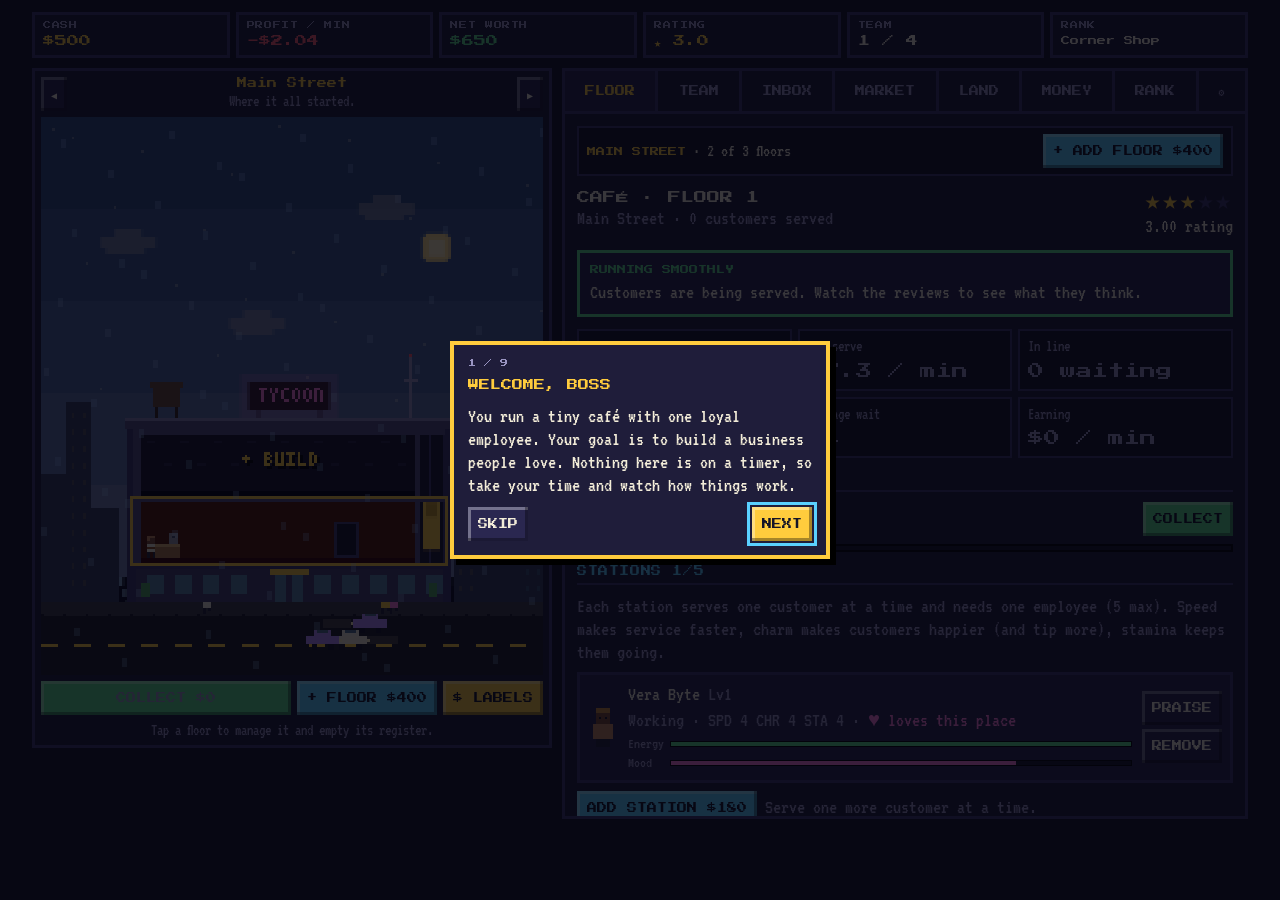
==== extension/game.html @ 462e49bc "Add Tower Tycoon web and extension versions Web version deploys to Render as a static site (render.y" ====
<!doctype html>
<html lang="en">
<head>
<meta charset="utf-8">
<meta name="viewport" content="width=device-width,initial-scale=1">
<title>Tower Tycoon</title>
<link rel="icon" href="icons/icon32.png">
<link rel="stylesheet" href="style.css">
<link rel="stylesheet" href="game.css">
</head>
<body>
<div class="app">
  <div class="hud" id="hud">
    <div class="stat cash"><b>CASH</b><span id="h-cash">$0</span></div>
    <div class="stat inc"><b>PROFIT / MIN</b><span id="h-inc">$0</span></div>
    <div class="stat nw"><b>NET WORTH</b><span id="h-nw">$0</span></div>
    <div class="stat rate"><b>RATING</b><span id="h-rate">★ 3.0</span></div>
    <div class="stat team"><b>TEAM</b><span id="h-team">1 / 4</span></div>
    <div class="stat rank"><b>RANK</b><span id="h-rank">Corner Shop</span></div>
  </div>

  <div class="main">
    <div class="towerbox" id="towerbox">
      <div class="lotbar">
        <button class="ghost" id="lot-prev" aria-label="Previous property">◀</button>
        <div class="lotname"><b id="lot-name">Main Street</b><span id="lot-bonus" class="muted"></span></div>
        <button class="ghost" id="lot-next" aria-label="Next property">▶</button>
      </div>
      <div class="towerscroll" id="towerscroll"><canvas id="tower" width="180" height="220" aria-label="Your tower. Tap a floor to manage it."></canvas></div>
      <div class="towerfoot">
        <button class="green" id="collect-all">COLLECT $0</button>
        <button class="cyan" id="add-floor">+ FLOOR</button>
        <button class="ghost" id="earn-toggle" aria-pressed="true">$ LABELS</button>
      </div>
      <div class="hint">Tap a floor to manage it and empty its register.</div>
    </div>

    <div class="panel">
      <div class="tabs" role="tablist" id="tabs">
        <button role="tab" data-tab="floor" aria-selected="true">FLOOR</button>
        <button role="tab" data-tab="team">TEAM<span class="badge" id="team-badge" hidden></span></button>
        <button role="tab" data-tab="inbox">INBOX<span class="badge" id="inbox-badge" hidden></span></button>
        <button role="tab" data-tab="market">MARKET</button>
        <button role="tab" data-tab="land">LAND</button>
        <button role="tab" data-tab="money">MONEY</button>
        <button role="tab" data-tab="records">RANK</button>
        <button role="tab" data-tab="settings" aria-label="Settings">⚙</button>
      </div>
      <div class="body" id="body"></div>
    </div>
  </div>
</div>
<div id="notes" class="notes" aria-live="polite"></div>
<div id="modal-root"></div>
<div id="tut-root"></div>
<script src="core.js"></script>
<script src="sfx.js"></script>
<script src="tower.js"></script>
<script src="game.js"></script>
</body>
</html>
---- extension/style.css ----
/* Tower Tycoon shared styles. One committed look: a night-time arcade screen. */
[hidden]{display:none!important}
@font-face{font-family:"Press Start 2P";src:url(fonts/pressstart.woff2) format("woff2");font-display:swap}
@font-face{font-family:"VT323";src:url(fonts/vt323.woff2) format("woff2");font-display:swap}
:root{
  --night:#141428; --panel:#1f1d3a; --panel2:#2a2750; --line:#3d3a6e;
  --ink:#f2ecd8; --dim:#9a95c2; --gold:#ffcc3d; --green:#5ee08a; --red:#ff5d6c; --cyan:#5ad1ff; --pink:#ff7ad9; --orange:#ff9b4a;
  --pix:"Press Start 2P", ui-monospace, monospace;
  --term:"VT323", ui-monospace, "Courier New", monospace;
  color-scheme:dark;
}
*{box-sizing:border-box}
html,body{margin:0;min-height:100%}
body{background:var(--night);color:var(--ink);font-family:var(--term);font-size:20px;line-height:1.15;-webkit-font-smoothing:none}
button{font-family:var(--pix);font-size:10px;line-height:1.6;color:var(--night);background:var(--gold);border:0;padding:9px 10px;cursor:pointer;
  box-shadow:inset -3px -3px 0 rgba(0,0,0,.35),inset 3px 3px 0 rgba(255,255,255,.35)}
button:hover{filter:brightness(1.1)}
button:active{transform:translateY(2px)}
button:disabled{background:var(--line);color:var(--dim);cursor:not-allowed;filter:none;transform:none}
button:focus-visible,[tabindex]:focus-visible,input:focus-visible,select:focus-visible{outline:3px solid var(--cyan);outline-offset:2px}
button.ghost{background:var(--panel2);color:var(--ink)}
button.red{background:var(--red)} button.green{background:var(--green)} button.cyan{background:var(--cyan)} button.pink{background:var(--pink)}
h3{font-family:var(--pix);font-size:10px;margin:2px 0;color:var(--cyan);letter-spacing:.06em;font-weight:normal}
.row{display:flex;gap:8px;align-items:center;flex-wrap:wrap}
.spread{justify-content:space-between}
.card{background:var(--panel2);border:3px solid var(--line);padding:8px;display:flex;flex-direction:column;gap:6px;min-width:0}
.card.sel{border-color:var(--gold)}
.grid2{display:grid;grid-template-columns:repeat(auto-fill,minmax(190px,1fr));gap:8px}
.muted{color:var(--dim)}
.pill{font-family:var(--pix);font-size:8px;padding:4px 6px;background:var(--night);color:var(--ink);display:inline-block;white-space:nowrap}
.swatch{width:14px;height:14px;display:inline-block;border:2px solid #000;vertical-align:-2px}
.stars{color:var(--gold);letter-spacing:2px}
.bar{height:8px;background:var(--night);border:2px solid #000;position:relative}
.bar i{position:absolute;left:0;top:0;bottom:0;background:var(--green)}
.up{color:var(--green)} .down{color:var(--red)}
.toast{position:fixed;left:50%;bottom:20px;transform:translateX(-50%);background:var(--night);border:3px solid var(--gold);
  font-family:var(--pix);font-size:9px;line-height:1.6;padding:10px;z-index:60;max-width:90%;box-shadow:4px 4px 0 #000}
.deal{border-color:var(--gold);background:linear-gradient(var(--panel2),var(--panel2)) padding-box}
.deal .kind{font-family:var(--pix);font-size:8px;color:var(--night);background:var(--gold);align-self:flex-start;padding:4px 6px}
.deal b.t{font-family:var(--pix);font-size:11px;line-height:1.5;font-weight:normal}
@media (prefers-reduced-motion:reduce){*{animation:none!important;transition:none!important}}
---- extension/game.css ----
.app{max-width:1240px;margin:0 auto;display:flex;flex-direction:column;gap:10px;padding:12px}
.hud{display:grid;grid-template-columns:repeat(auto-fit,minmax(140px,1fr));gap:6px}
.stat{background:var(--panel);border:3px solid var(--line);padding:6px 8px;min-width:0}
.stat b{display:block;font-family:var(--pix);font-size:8px;color:var(--dim);letter-spacing:.08em;margin-bottom:5px;font-weight:normal}
.stat span{font-family:var(--pix);font-size:12px;font-variant-numeric:tabular-nums;white-space:nowrap;overflow:hidden;text-overflow:ellipsis;display:block}
.cash span{color:var(--gold)} .nw span{color:var(--green)} .inc span{color:var(--cyan)} .rate span{color:var(--gold)} .rank span{font-size:9px;line-height:1.4;white-space:normal}
.stat.flash{animation:flash .6s steps(3) 2}
@keyframes flash{50%{border-color:var(--gold);background:var(--panel2)}}
.main{display:grid;grid-template-columns:minmax(320px,520px) 1fr;gap:10px;align-items:start}
@media (max-width:820px){.main{grid-template-columns:1fr}}
.towerbox{background:var(--panel);border:3px solid var(--line);padding:6px;display:flex;flex-direction:column;gap:6px}
.lotbar{display:grid;grid-template-columns:auto 1fr auto;gap:6px;align-items:center}
.lotname{text-align:center;display:flex;flex-direction:column;gap:2px;min-width:0}
.lotname b{font-family:var(--pix);font-size:10px;color:var(--gold);font-weight:normal}
.lotname span{font-size:16px}
.towerscroll{max-height:min(70vh,700px);overflow-y:auto;overflow-x:hidden;background:#0d0d20;scrollbar-color:var(--line) var(--night)}
#tower{width:100%;height:auto;display:block;image-rendering:pixelated;image-rendering:crisp-edges;cursor:pointer}
.towerfoot{display:grid;grid-template-columns:1fr auto auto;gap:6px}
.towerfoot button{font-size:10px}
#earn-toggle[aria-pressed="true"]{background:var(--gold);color:var(--night)}
.hint{font-size:16px;color:var(--dim);text-align:center}
.panel{background:var(--panel);border:3px solid var(--line);min-width:0;display:flex;flex-direction:column}
.tabs{display:flex;flex-wrap:wrap;border-bottom:3px solid var(--line)}
.tabs button{flex:1 1 auto;background:transparent;color:var(--dim);box-shadow:none;padding:12px 8px;border-right:3px solid var(--line);position:relative}
.tabs button:last-child{border-right:0}
.tabs button[aria-selected="true"]{background:var(--panel2);color:var(--gold)}
.badge{position:absolute;top:2px;right:2px;background:var(--red);color:var(--ink);font-size:7px;padding:2px 3px}
.body{padding:12px;display:flex;flex-direction:column;gap:12px;height:min(78vh,820px);overflow:auto}
.sec{display:flex;flex-direction:column;gap:8px}
.sec>h3{border-bottom:2px solid var(--line);padding-bottom:6px}
.why{border:3px solid var(--line);padding:10px;font-size:20px;display:flex;gap:10px;align-items:flex-start;background:var(--panel2)}
.why b{font-family:var(--pix);font-size:9px;line-height:1.6;font-weight:normal;display:block;margin-bottom:4px}
.why.good{border-color:var(--green)} .why.good b{color:var(--green)}
.why.warn{border-color:var(--gold)} .why.warn b{color:var(--gold)}
.why.bad{border-color:var(--red)} .why.bad b{color:var(--red)}
.tiles{display:grid;grid-template-columns:repeat(3,minmax(0,1fr));gap:6px}
@media (max-width:520px){.tiles{grid-template-columns:repeat(2,minmax(0,1fr))}}
.tile{background:var(--night);border:2px solid var(--line);padding:6px 8px;display:flex;flex-direction:column;gap:3px;min-width:0}
.tile span{font-size:16px;color:var(--dim)}
.tile b{font-family:var(--pix);font-size:10px;line-height:1.5;font-weight:normal;font-variant-numeric:tabular-nums}
.stars-big{font-size:26px;color:var(--gold);letter-spacing:2px;line-height:1}
.stars-big .off{color:var(--line)}
.head{display:flex;justify-content:space-between;align-items:flex-start;gap:10px;flex-wrap:wrap}
.head h2{font-family:var(--pix);font-size:13px;line-height:1.5;margin:0;font-weight:normal}
.slot{display:grid;grid-template-columns:auto 1fr auto;gap:10px;align-items:center;background:var(--panel2);border:3px solid var(--line);padding:8px;min-width:0}
.slot.empty{border-style:dashed}
.slot .who{display:flex;flex-direction:column;gap:3px;min-width:0}
.slot .who b{font-size:20px;font-weight:normal;color:var(--ink)}
.slot .acts{display:flex;flex-direction:column;gap:4px;align-items:stretch}
.minibars{display:grid;grid-template-columns:auto 1fr;gap:2px 6px;align-items:center;font-size:15px;color:var(--dim)}
.minibars .bar{height:6px;border-width:1px}
select{font-family:var(--pix);font-size:9px;background:var(--night);color:var(--ink);border:3px solid var(--line);padding:6px;max-width:100%}
.ava{width:30px;height:42px;position:relative;flex:none;image-rendering:pixelated}
.ava i{position:absolute;display:block}
.ava .h{left:8px;width:14px;top:2px;height:5px}
.ava .f{left:8px;width:14px;top:7px;height:11px}
.ava .s{left:5px;width:20px;top:18px;height:15px}
.ava .l{left:8px;width:14px;top:33px;height:8px;background:#22223a}
.ava .e1,.ava .e2{top:11px;width:2px;height:2px;background:#141428}
.ava .e1{left:11px}.ava .e2{left:17px}
.ava.lg{transform:scale(1.25);transform-origin:left center;margin-right:8px}
.seg{display:grid;grid-template-columns:repeat(4,1fr);gap:6px}
.seg button{background:var(--panel2);color:var(--ink);display:flex;flex-direction:column;gap:5px;align-items:flex-start;text-align:left;line-height:1.4;padding:8px}
.seg button small{font-family:var(--term);font-size:15px;color:var(--dim)}
.seg button[aria-pressed="true"]{background:var(--gold);color:var(--night)}
.seg button[aria-pressed="true"] small{color:#3a2a10}
@media (max-width:560px){.seg{grid-template-columns:repeat(2,1fr)}}
.reviews{display:flex;flex-direction:column;gap:6px}
.review{display:grid;grid-template-columns:auto 1fr;gap:8px;font-size:19px;border-left:4px solid var(--line);padding-left:8px}
.review .s{color:var(--gold);letter-spacing:1px}
.review .n{color:var(--dim)}
.emp{display:grid;grid-template-columns:auto 1fr;gap:12px;background:var(--panel2);border:3px solid var(--line);padding:10px}
.emp.alert{border-color:var(--red)} .emp.pts{border-color:var(--gold)}
.emp .top{display:flex;justify-content:space-between;gap:8px;flex-wrap:wrap;align-items:baseline}
.emp .name{font-family:var(--pix);font-size:11px;line-height:1.5}
.emp .meta{font-size:17px;color:var(--dim)}
.emp .stats{display:grid;grid-template-columns:auto 1fr auto;gap:3px 8px;align-items:center;font-size:16px}
.emp .stats .bar{height:7px}
.emp .row button{font-size:9px;padding:7px 8px}
.chip{font-family:var(--pix);font-size:7px;padding:3px 5px;background:var(--night);color:var(--ink);border:2px solid var(--line);white-space:nowrap}
.chip.fav{color:var(--pink)} .chip.trait{color:var(--cyan)}
.face{font-family:var(--pix);font-size:9px}
.item{background:var(--panel2);border:3px solid var(--line);padding:10px;display:flex;flex-direction:column;gap:8px}
.item .kind{font-family:var(--pix);font-size:8px;color:var(--night);background:var(--gold);align-self:flex-start;padding:4px 6px}
.item.deal .kind{background:var(--pink)}
.item h4{font-family:var(--pix);font-size:11px;line-height:1.5;margin:0;font-weight:normal}
.odds{display:grid;grid-template-columns:1fr auto;gap:2px 10px;font-size:18px}
table{width:100%;border-collapse:collapse;font-size:19px;font-variant-numeric:tabular-nums}
td,th{padding:5px 4px;border-bottom:2px solid var(--line);text-align:left;white-space:nowrap}
th{font-family:var(--pix);font-size:8px;color:var(--dim);font-weight:normal}
.tbl{overflow-x:auto}
.log{font-size:18px;display:flex;flex-direction:column;gap:3px}
.log div{border-left:4px solid var(--line);padding-left:6px}
.flow{display:grid;grid-template-columns:minmax(90px,1.1fr) 2fr auto;gap:8px;align-items:center;font-size:19px}
.flow span{min-width:0;overflow:hidden;text-overflow:ellipsis;white-space:nowrap}
.flow b{font-variant-numeric:tabular-nums;text-align:right;font-weight:normal}
.flow.total{border-top:2px solid var(--line);padding-top:6px;font-family:var(--pix);font-size:10px}
.fbar{height:10px;background:var(--night);border:2px solid #000;position:relative}
.fbar i{position:absolute;left:0;top:0;bottom:0}
.thumb{height:46px;border:2px solid #000;position:relative;overflow:hidden}
.thumb::after{content:"";position:absolute;left:38%;width:24%;bottom:8px;height:60%;background:repeating-linear-gradient(#55507f 0 3px,#2a2750 3px 7px)}
.thumb .gr{position:absolute;left:0;right:0;bottom:0;height:8px}
.toggle{display:flex;justify-content:space-between;align-items:center;gap:10px;padding:8px 0;border-bottom:2px solid var(--line)}
.notes{position:fixed;top:12px;right:12px;display:flex;flex-direction:column;gap:8px;z-index:50;width:min(340px,calc(100vw - 24px));pointer-events:none}
.note{background:var(--panel);border:3px solid var(--line);padding:10px;box-shadow:4px 4px 0 #000;animation:slidein .25s steps(4);pointer-events:auto;cursor:pointer}
.note b{display:block;font-family:var(--pix);font-size:10px;line-height:1.5;margin-bottom:4px;font-weight:normal}
.note p{margin:0;font-size:19px}
.note.good{border-color:var(--green)} .note.good b{color:var(--green)}
.note.big{border-color:var(--gold);background:#2d2614} .note.big b{color:var(--gold)}
.note.bad{border-color:var(--red)} .note.bad b{color:var(--red)}
.note.info{border-color:var(--cyan)} .note.info b{color:var(--cyan)}
.note.deal{border-color:var(--pink)} .note.deal b{color:var(--pink)}
.note.milestone{border-color:var(--gold);background:linear-gradient(135deg,#3a2a62,#2d2614)} .note.milestone b{color:var(--gold);font-size:12px}
.note.out{animation:slideout .3s steps(4) forwards}
@keyframes slidein{from{transform:translateX(110%)}}
@keyframes slideout{to{transform:translateX(110%);opacity:0}}
.modal{position:fixed;inset:0;background:rgba(5,5,15,.78);display:flex;align-items:center;justify-content:center;padding:16px;z-index:40}
.event{background:var(--panel);border:4px solid var(--gold);max-width:460px;width:100%;padding:16px;display:flex;flex-direction:column;gap:12px;box-shadow:8px 8px 0 #000;animation:pop .25s steps(4)}
@keyframes pop{from{transform:scale(.6)}to{transform:scale(1)}}
.event .tag{font-family:var(--pix);font-size:8px;color:var(--night);background:var(--gold);align-self:flex-start;padding:4px 6px}
.event h2{font-family:var(--pix);font-size:13px;line-height:1.5;margin:0;font-weight:normal}
.event p{margin:0;font-size:21px}
.event .big{font-family:var(--pix);font-size:20px;color:var(--gold);text-align:center;padding:8px 0}
.tut-hole{position:fixed;z-index:70;border:3px solid var(--gold);box-shadow:0 0 0 9999px rgba(5,5,15,.78);pointer-events:none;transition:all .25s steps(5)}
.tut-box{position:fixed;z-index:71;background:var(--panel);border:4px solid var(--gold);padding:14px;width:min(380px,calc(100vw - 24px));box-shadow:6px 6px 0 #000;display:flex;flex-direction:column;gap:10px}
.tut-box h2{font-family:var(--pix);font-size:11px;line-height:1.5;margin:0;color:var(--gold);font-weight:normal}
.tut-box p{margin:0;font-size:20px}
.tut-box .step{font-family:var(--pix);font-size:8px;color:var(--dim)}
.danger{margin-top:8px;border-top:2px dashed var(--line);padding-top:10px}

.towerrow{display:flex;justify-content:space-between;align-items:center;gap:8px;flex-wrap:wrap;background:var(--night);border:2px solid var(--line);padding:6px 8px;font-size:18px}
.towerrow b{font-family:var(--pix);font-size:9px;font-weight:normal;color:var(--gold)}

textarea.code{width:100%;min-height:90px;resize:vertical;font-family:ui-monospace,"Courier New",monospace;font-size:12px;line-height:1.3;background:var(--night);color:var(--ink);border:3px solid var(--line);padding:8px;word-break:break-all}
textarea.code:focus{outline:none;border-color:var(--gold)}
.filebtn{font-family:var(--pix);font-size:10px;line-height:1.6;padding:9px 10px;cursor:pointer;background:var(--panel2);color:var(--ink);box-shadow:inset -3px -3px 0 rgba(0,0,0,.35),inset 3px 3px 0 rgba(255,255,255,.35)}
.filebtn:focus-within{outline:3px solid var(--cyan)}
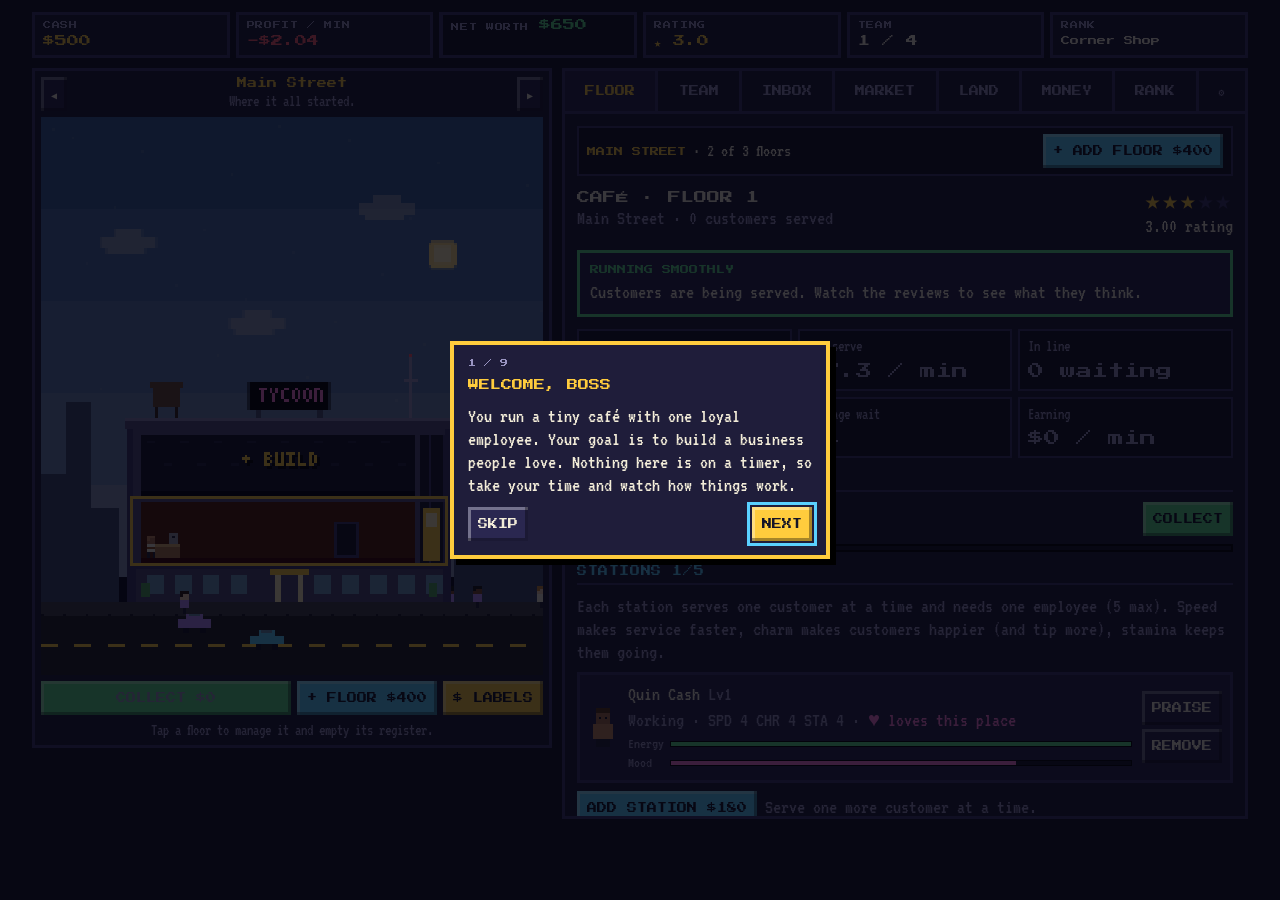
==== commit c3febb21: "v1.8.0: accounts with cloud saves across devices (Firebase) Co-Authored-By: Claude Opus 5.5 <noreply" ====
--- a/extension/game.html
+++ b/extension/game.html
@@ -56,6 +56,8 @@
 <script src="core.js"></script>
 <script src="sfx.js"></script>
 <script src="tower.js"></script>
+<script src="cloud-config.js"></script>
+<script src="cloud.js"></script>
 <script src="game.js"></script>
 </body>
 </html>
--- a/extension/game.css
+++ b/extension/game.css
@@ -135,3 +135,100 @@
 textarea.code:focus{outline:none;border-color:var(--gold)}
 .filebtn{font-family:var(--pix);font-size:10px;line-height:1.6;padding:9px 10px;cursor:pointer;background:var(--panel2);color:var(--ink);box-shadow:inset -3px -3px 0 rgba(0,0,0,.35),inset 3px 3px 0 rgba(255,255,255,.35)}
 .filebtn:focus-within{outline:3px solid var(--cyan)}
+
+/* sub tabs */
+.subtabs{display:flex;gap:0;border:3px solid var(--line)}
+.subtabs button{flex:1;background:transparent;color:var(--dim);box-shadow:none;border-right:3px solid var(--line);padding:10px 6px}
+.subtabs button:last-child{border-right:0}
+.subtabs button[aria-pressed="true"]{background:var(--panel2);color:var(--gold)}
+/* team summary */
+.tstats{display:grid;grid-template-columns:repeat(6,minmax(0,1fr));gap:6px}
+@media (max-width:640px){.tstats{grid-template-columns:repeat(3,minmax(0,1fr))}}
+.tstats>*{background:var(--night);border:2px solid var(--line);padding:6px;display:flex;flex-direction:column;gap:3px;align-items:flex-start;box-shadow:none;color:var(--ink);text-align:left;min-width:0}
+.tstats b{font-family:var(--pix);font-size:12px;font-weight:normal}
+.tstats span{font-family:var(--term);font-size:15px;color:var(--dim);white-space:nowrap;overflow:hidden;text-overflow:ellipsis;max-width:100%}
+.tstats .warn{border-color:var(--gold)} .tstats .bad{border-color:var(--red)} .tstats .gold b{color:var(--gold)}
+.bulk{display:flex;flex-wrap:wrap;gap:6px}
+.bulk:empty{display:none}
+.tcontrols{display:flex;flex-direction:column;gap:6px}
+.chips{display:flex;flex-wrap:wrap;gap:4px}
+.chips button{background:var(--night);color:var(--dim);box-shadow:none;border:2px solid var(--line);font-size:8px;padding:6px 7px}
+.chips button[aria-pressed="true"]{color:var(--night);background:var(--gold);border-color:var(--gold)}
+#tsearch{flex:1;min-width:120px;font-family:var(--term);font-size:19px;background:var(--night);color:var(--ink);border:3px solid var(--line);padding:5px 8px}
+#tsearch:focus{outline:none;border-color:var(--gold)}
+/* compact staff list */
+.elist{display:flex;flex-direction:column;gap:4px}
+.erow{background:var(--panel2);border:2px solid var(--line)}
+.erow.alert{border-color:var(--red)} .erow.open{border-color:var(--gold)}
+.ehead{width:100%;display:grid;grid-template-columns:16px minmax(0,1fr) 34px minmax(60px,110px) 128px 12px;gap:10px;align-items:center;background:transparent;box-shadow:none;color:var(--ink);padding:4px 8px;text-align:left}
+.ehead:hover{background:#322e5c;filter:none}
+.ehead .ava{width:15px;height:21px}.ehead .ava .h{left:4px;width:7px;top:1px;height:3px}.ehead .ava .f{left:4px;width:7px;top:3px;height:6px}.ehead .ava .s{left:2px;width:11px;top:9px;height:8px}.ehead .ava .l{left:4px;width:7px;top:17px;height:4px}.ehead .ava .e1,.ehead .ava .e2{top:5px;width:1px;height:1px}.ehead .ava .e1{left:6px}.ehead .ava .e2{left:9px}
+.ehead{padding:3px 8px}.ename{line-height:1.05}
+.ename{display:flex;flex-direction:column;min-width:0}
+.ename b{font-family:var(--term);font-size:19px;font-weight:normal;white-space:nowrap;overflow:hidden;text-overflow:ellipsis}
+.ename small{font-family:var(--term);font-size:15px;color:var(--dim);white-space:nowrap;overflow:hidden;text-overflow:ellipsis}
+.elv{font-family:var(--pix);font-size:8px;color:var(--gold)}
+.emini{display:flex;flex-direction:column;gap:3px}
+.emini .bar{height:5px;border-width:1px;display:block}
+.eflags{display:flex;gap:3px;align-items:center;justify-content:flex-end;min-width:0}
+.eflags .f{font-style:normal;font-family:var(--pix);font-size:7px;padding:3px 4px;background:var(--night);border:1px solid var(--line)}
+.f.gold{color:var(--gold)} .f.red{color:var(--red)} .f.pink{color:var(--pink)} .f.cyan{color:var(--cyan)}
+.mw{font-family:var(--pix);font-size:7px;min-width:42px;text-align:right}
+.chev{font-size:10px;color:var(--dim)}
+@media (max-width:560px){.ehead{grid-template-columns:16px minmax(0,1fr) 34px auto}.emini,.chev{display:none}.mw{display:none}}
+.edetail{border-top:2px solid var(--line);padding:10px;display:flex;flex-direction:column;gap:8px}
+.edetail .stats{display:grid;grid-template-columns:auto 1fr auto;gap:3px 8px;align-items:center;font-size:16px}
+.edetail .stats .bar{height:7px}
+.edetail .row button{font-size:9px;padding:7px 8px}
+/* market */
+.penny{font-family:var(--pix);font-size:6px;padding:2px 3px;background:var(--orange);color:var(--night);vertical-align:2px}
+.seg5{grid-template-columns:repeat(5,1fr)} .seg3{grid-template-columns:repeat(3,1fr)}
+@media (max-width:560px){.seg5{grid-template-columns:repeat(3,1fr)}.seg3{grid-template-columns:1fr}}
+.lbl{font-family:var(--pix);font-size:8px;min-width:36px}
+.tl{font-family:var(--term);font-size:19px;font-weight:normal;color:var(--ink)}
+.why a{color:var(--cyan)}
+
+/* market revamp */
+.perks{display:flex;flex-wrap:wrap;gap:4px;align-items:center;background:var(--night);border:2px solid var(--line);padding:6px}
+.perks>b{font-family:var(--pix);font-size:8px;color:var(--green);font-weight:normal;margin-right:4px}
+.perk{font-family:var(--term);font-size:15px;color:var(--dim);border:1px solid var(--line);padding:1px 6px}
+.perk.on{color:var(--ink);border-color:var(--green)}
+.news{display:flex;flex-direction:column;gap:4px}
+.nw{display:grid;grid-template-columns:minmax(80px,auto) 1fr auto;gap:8px;align-items:baseline;background:var(--night);border-left:4px solid var(--line);padding:4px 8px;font-size:18px}
+.nw.pos{border-left-color:var(--green)} .nw.neg{border-left-color:var(--red)}
+.nt{font-family:var(--pix);font-size:7px;white-space:nowrap} .nw.pos .nt{color:var(--green)} .nw.neg .nt{color:var(--red)}
+.na{font-size:15px;color:var(--dim);white-space:nowrap}
+.pend{font-style:normal;font-family:var(--pix);font-size:7px;color:var(--night);background:var(--gold);padding:2px 4px;animation:blink 1s steps(2) infinite}
+@media (max-width:560px){.nw{grid-template-columns:1fr}}
+table.stocks td{padding:3px 4px}
+table.stocks tr[data-act]{cursor:pointer}
+table.stocks tr.sel{background:#2a2750}
+tr.sech td{font-family:var(--pix);font-size:8px;color:var(--dim);padding-top:10px;border-bottom:2px solid var(--line)}
+.rt{font-family:var(--pix);font-size:7px;padding:2px 4px}
+.rt.buy{background:var(--green);color:var(--night)} .rt.sell{background:var(--red);color:var(--night)} .rt.hold{background:var(--line);color:var(--ink)}
+.divb{font-family:var(--pix);font-size:6px;padding:2px 3px;background:var(--gold);color:var(--night);vertical-align:2px}
+.sdet .sname{font-family:var(--pix);font-size:11px;font-weight:normal}
+.chipsrow{display:flex;flex-wrap:wrap;gap:4px}
+.chipsrow .chip{font-family:var(--term);font-size:16px;padding:2px 6px}
+.chip.divc{color:var(--gold)}
+.secbar{display:flex;height:12px;border:2px solid #000;background:var(--night)}
+.secbar i{display:block;height:100%}
+.bcard{display:grid;grid-template-columns:auto 1fr auto;gap:10px;align-items:start;background:var(--panel2);border:3px solid var(--line);padding:8px}
+.bcard .who{display:flex;flex-direction:column;gap:5px;min-width:0}
+.bpos{background:var(--night);border:2px solid var(--line);padding:4px 8px;font-size:18px}
+
+/* panel sections never shrink; the panel scrolls instead (fixes the stock list collapsing to zero height) */
+.body>*{flex-shrink:0}
+
+.tchips button{font-size:7px}
+.tchips button.over{border-color:var(--red);color:var(--red)}
+.tchips button.over[aria-pressed="true"]{background:var(--red);color:var(--night)}
+.card.excl{border-color:var(--gold)}
+/* accounts */
+.acct{border-color:var(--cyan)}
+.acctform{display:flex;flex-wrap:wrap;gap:8px;margin:6px 0}
+.acctform input{flex:1 1 180px;min-width:0;font-family:var(--term);font-size:19px;background:var(--night);color:var(--ink);border:3px solid var(--line);padding:8px}
+.acctform input:focus{outline:none;border-color:var(--gold)}
+.cchoice{display:grid;grid-template-columns:1fr 1fr;gap:8px;margin:8px 0}
+.cchoice .card{padding:8px}
+@media (max-width:520px){.cchoice{grid-template-columns:1fr}}
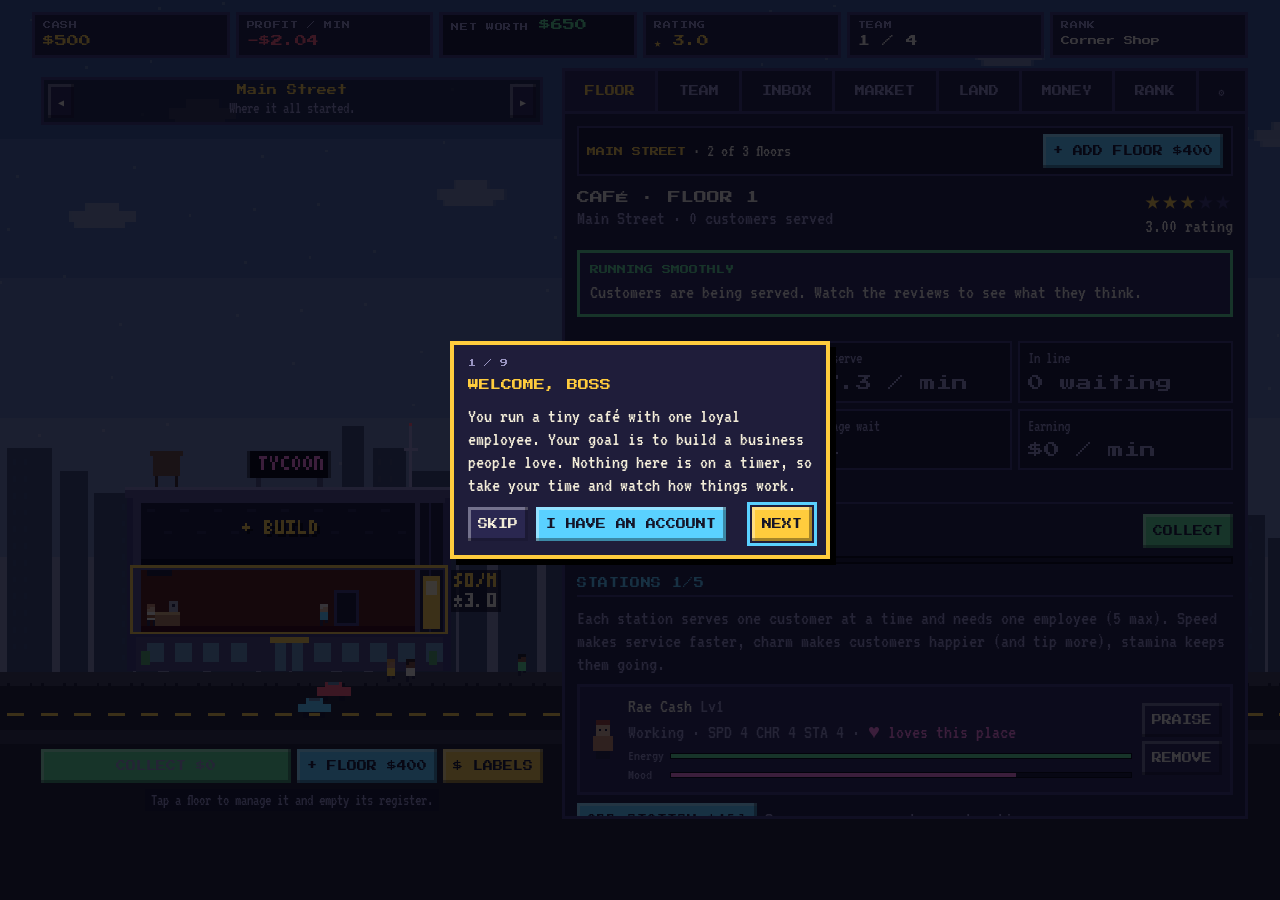
==== commit 157562b5: "v1.12.0: full-screen world background, towers shrink to fit, shops shown in the tower view Co-Author" ====
--- a/extension/game.html
+++ b/extension/game.html
@@ -9,6 +9,7 @@
 <link rel="stylesheet" href="game.css">
 </head>
 <body>
+<canvas id="world" aria-hidden="true"></canvas>
 <div class="app">
   <div class="hud" id="hud">
     <div class="stat cash"><b>CASH</b><span id="h-cash">$0</span></div>
@@ -32,7 +33,7 @@
         <button class="cyan" id="add-floor">+ FLOOR</button>
         <button class="ghost" id="earn-toggle" aria-pressed="true">$ LABELS</button>
       </div>
-      <div class="hint">Tap a floor to manage it and empty its register.</div>
+      <div class="hint" id="tower-hint">Tap a floor to manage it and empty its register.</div>
     </div>
 
     <div class="panel">
--- a/extension/game.css
+++ b/extension/game.css
@@ -8,13 +8,20 @@
 @keyframes flash{50%{border-color:var(--gold);background:var(--panel2)}}
 .main{display:grid;grid-template-columns:minmax(320px,520px) 1fr;gap:10px;align-items:start}
 @media (max-width:820px){.main{grid-template-columns:1fr}}
-.towerbox{background:var(--panel);border:3px solid var(--line);padding:6px;display:flex;flex-direction:column;gap:6px}
+.towerbox{min-width:0;background:transparent;border:3px solid transparent;padding:6px;display:flex;flex-direction:column;gap:6px}
 .lotbar{display:grid;grid-template-columns:auto 1fr auto;gap:6px;align-items:center}
 .lotname{text-align:center;display:flex;flex-direction:column;gap:2px;min-width:0}
 .lotname b{font-family:var(--pix);font-size:10px;color:var(--gold);font-weight:normal}
 .lotname span{font-size:16px}
-.towerscroll{max-height:min(70vh,700px);overflow-y:auto;overflow-x:hidden;background:#0d0d20;scrollbar-color:var(--line) var(--night)}
-#tower{width:100%;height:auto;display:block;image-rendering:pixelated;image-rendering:crisp-edges;cursor:pointer}
+.towerscroll{width:100%;min-width:0;height:min(68vh,680px);overflow:hidden;display:flex;justify-content:center;align-items:flex-end}
+#tower{display:block;flex:none;image-rendering:pixelated;image-rendering:crisp-edges;cursor:pointer}
+/* the property's world fills the whole screen behind everything */
+#world{position:fixed;left:0;top:0;z-index:-1;image-rendering:pixelated;image-rendering:crisp-edges;pointer-events:none}
+.lotbar,.towerfoot{position:relative}
+.lotbar{background:rgba(20,20,40,.72);padding:4px;border:3px solid var(--line)}
+.hint{background:rgba(20,20,40,.72);padding:2px 6px;align-self:center}
+body.shopmode #earn-toggle{display:none}
+body.shopmode .towerfoot{grid-template-columns:1fr 1fr}
 .towerfoot{display:grid;grid-template-columns:1fr auto auto;gap:6px}
 .towerfoot button{font-size:10px}
 #earn-toggle[aria-pressed="true"]{background:var(--gold);color:var(--night)}
@@ -232,3 +239,23 @@
 .cchoice{display:grid;grid-template-columns:1fr 1fr;gap:8px;margin:8px 0}
 .cchoice .card{padding:8px}
 @media (max-width:520px){.cchoice{grid-template-columns:1fr}}
+/* special guests on the floor panel */
+.guests{display:flex;flex-wrap:wrap;gap:6px;margin:6px 0}
+.guests span{border:2px solid;padding:3px 6px;font-size:17px}
+.guests i{font-style:normal;color:var(--ink)}
+.g-critic{color:var(--gold);border-color:var(--gold)}
+.g-celeb{color:var(--pink);border-color:var(--pink)}
+.g-influencer{color:var(--cyan);border-color:var(--cyan)}
+/* shops */
+.shops .card.shop canvas{width:100%;height:auto;aspect-ratio:120/64;image-rendering:pixelated;display:block;border:2px solid var(--line);margin-bottom:6px;background:var(--night)}
+.shops .card.shop:not(.owned) canvas{filter:saturate(.35) brightness(.7)}
+.shops .card.shop.owned{border-color:var(--green)}
+.shops .card.shop.owned{cursor:pointer}
+.shops .card.shop.owned:hover,.shops .card.shop.owned:focus-visible{border-color:var(--gold);outline:none}
+.tapme{color:var(--gold)}
+canvas.shopcv.big{width:100%;height:auto;aspect-ratio:120/64;image-rendering:pixelated;display:block;border:3px solid var(--line);margin:8px 0;background:var(--night)}
+input.shopname{flex:1;min-width:120px;font-family:var(--term);font-size:19px;background:var(--night);color:var(--ink);border:3px solid var(--line);padding:5px 8px}
+input.shopname:focus{outline:none;border-color:var(--gold)}
+.swatches{gap:6px;margin-top:6px}
+.swatches .sw{width:28px;height:28px;min-width:0;padding:0;border:3px solid var(--line)}
+.swatches .sw.on{border-color:var(--ink);box-shadow:0 0 0 2px var(--gold)}
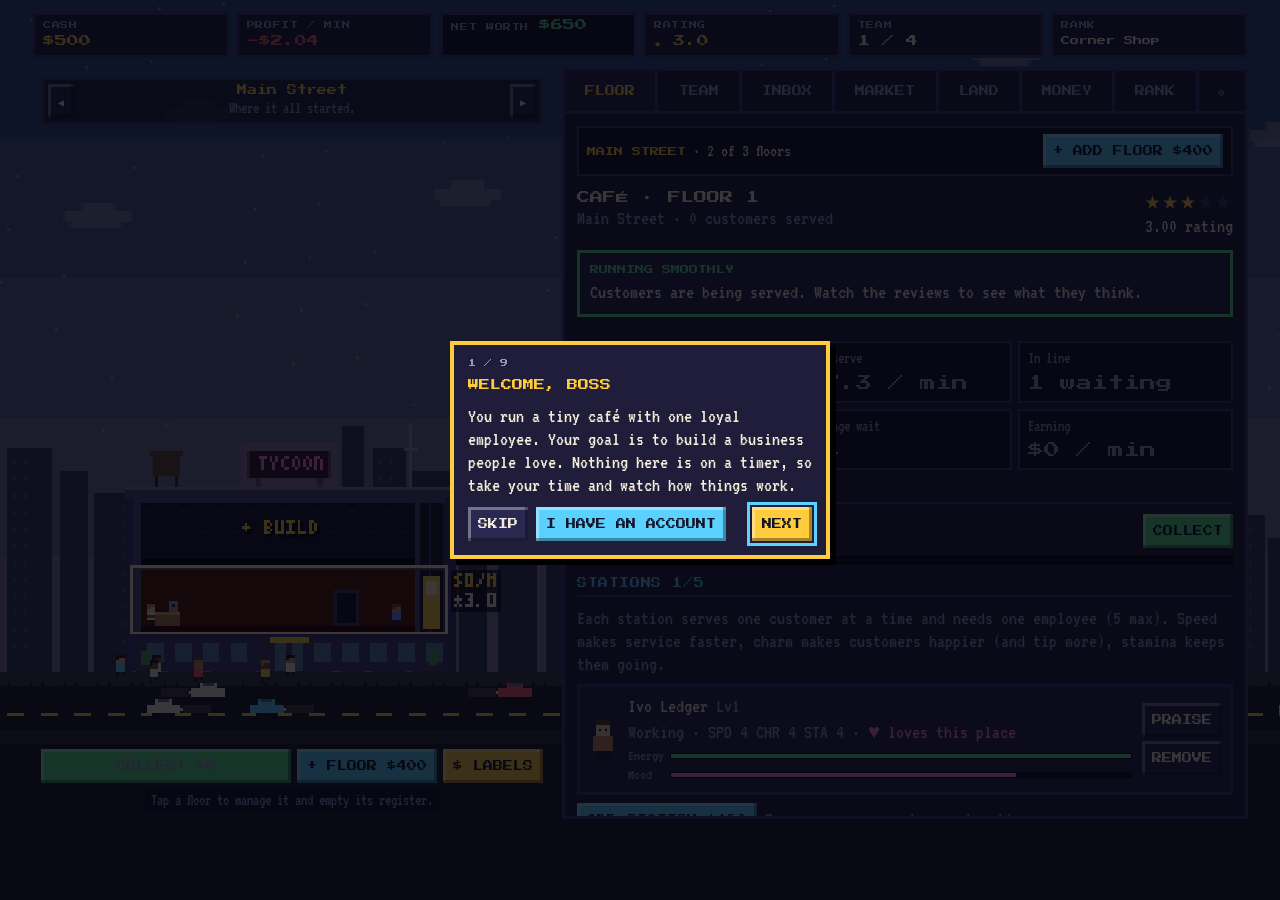
==== commit ad347a64: "v1.12.2: people and cars use the full-width street Co-Authored-By: Claude Opus 5.5 <noreply@anthropi" ====
--- a/extension/game.html
+++ b/extension/game.html
@@ -10,6 +10,7 @@
 </head>
 <body>
 <canvas id="world" aria-hidden="true"></canvas>
+<canvas id="street" aria-hidden="true"></canvas>
 <div class="app">
   <div class="hud" id="hud">
     <div class="stat cash"><b>CASH</b><span id="h-cash">$0</span></div>
--- a/extension/game.css
+++ b/extension/game.css
@@ -108,7 +108,7 @@
 .thumb::after{content:"";position:absolute;left:38%;width:24%;bottom:8px;height:60%;background:repeating-linear-gradient(#55507f 0 3px,#2a2750 3px 7px)}
 .thumb .gr{position:absolute;left:0;right:0;bottom:0;height:8px}
 .toggle{display:flex;justify-content:space-between;align-items:center;gap:10px;padding:8px 0;border-bottom:2px solid var(--line)}
-.notes{position:fixed;top:12px;right:12px;display:flex;flex-direction:column;gap:8px;z-index:50;width:min(340px,calc(100vw - 24px));pointer-events:none}
+.notes{position:fixed;bottom:12px;right:12px;display:flex;flex-direction:column-reverse;gap:8px;z-index:50;width:min(340px,calc(100vw - 24px));pointer-events:none}
 .note{background:var(--panel);border:3px solid var(--line);padding:10px;box-shadow:4px 4px 0 #000;animation:slidein .25s steps(4);pointer-events:auto;cursor:pointer}
 .note b{display:block;font-family:var(--pix);font-size:10px;line-height:1.5;margin-bottom:4px;font-weight:normal}
 .note p{margin:0;font-size:19px}
@@ -259,3 +259,6 @@
 .swatches{gap:6px;margin-top:6px}
 .swatches .sw{width:28px;height:28px;min-width:0;padding:0;border:3px solid var(--line)}
 .swatches .sw.on{border-color:var(--ink);box-shadow:0 0 0 2px var(--gold)}
+/* street layer: people and cars walk in front of the tower but behind the panels */
+#street{position:fixed;left:0;top:0;z-index:1;image-rendering:pixelated;image-rendering:crisp-edges;pointer-events:none}
+.hud,.panel,.lotbar,.towerfoot,.hint{position:relative;z-index:2}
